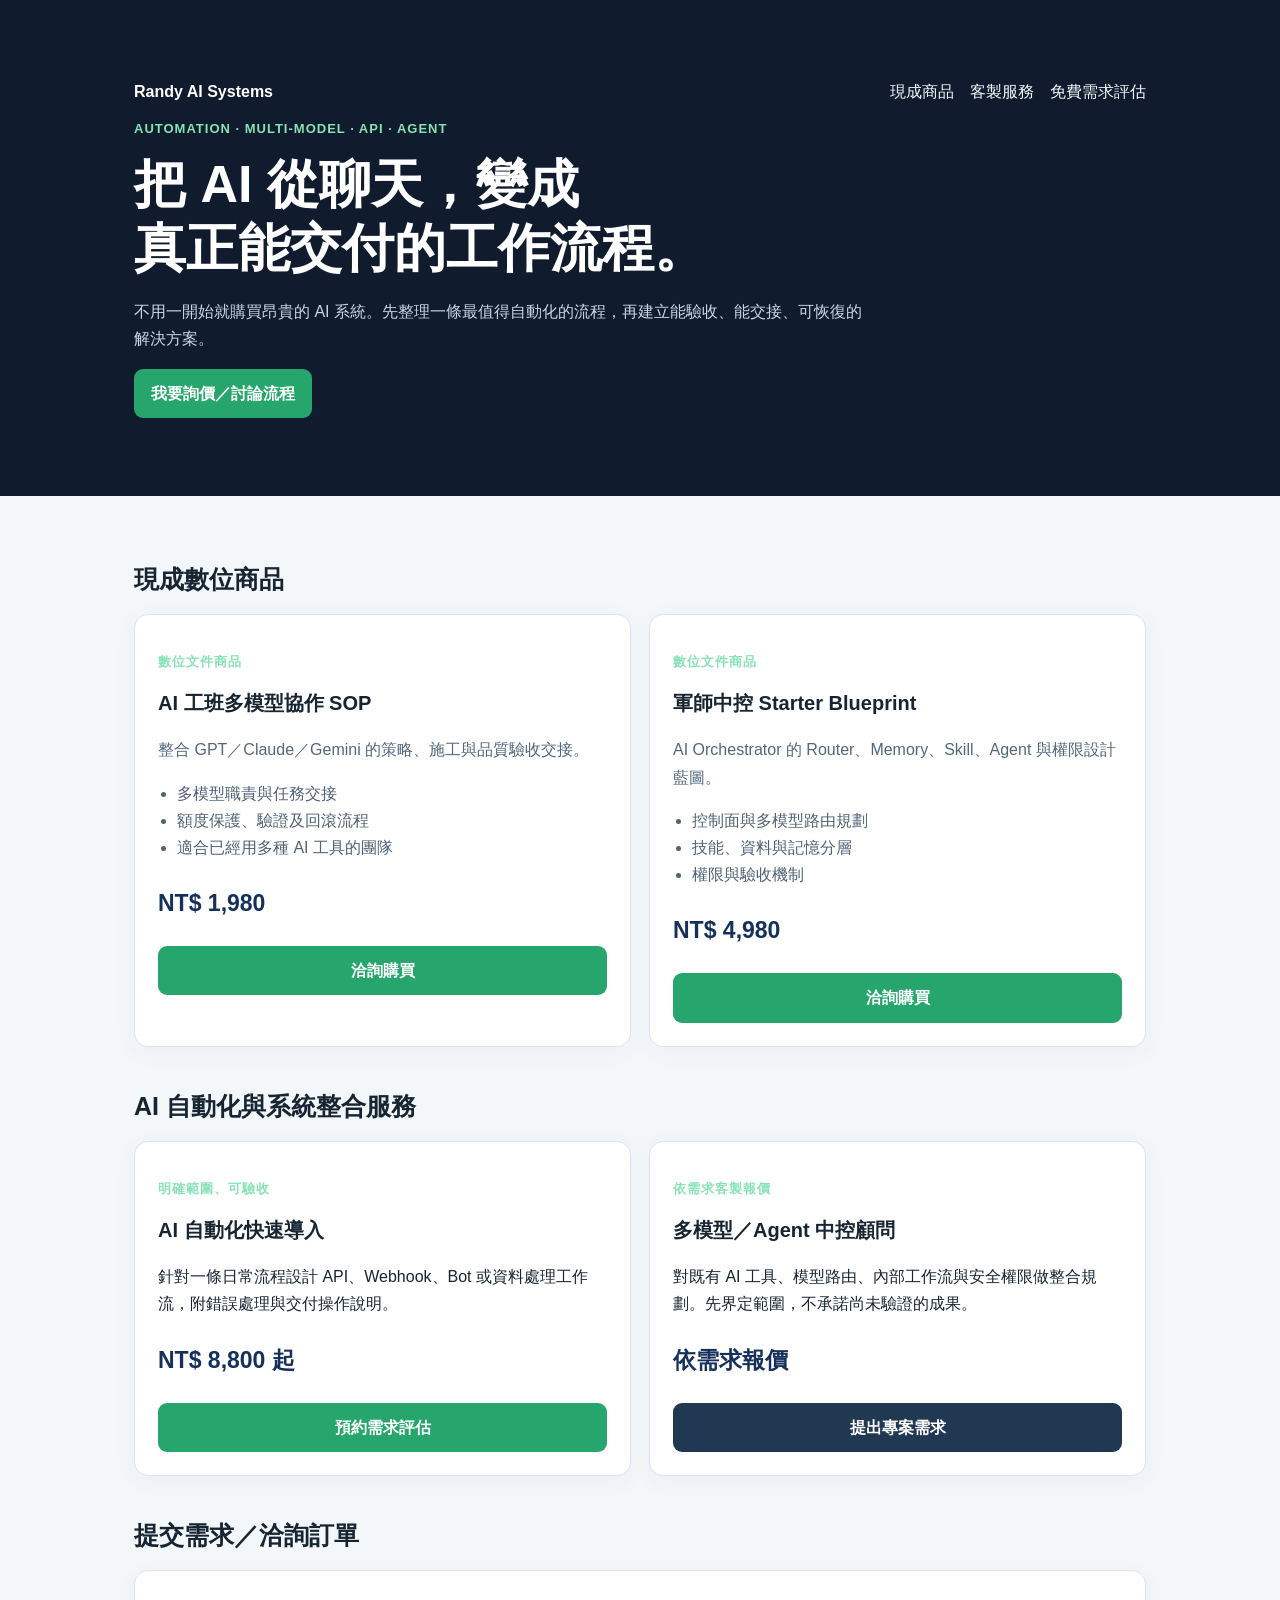
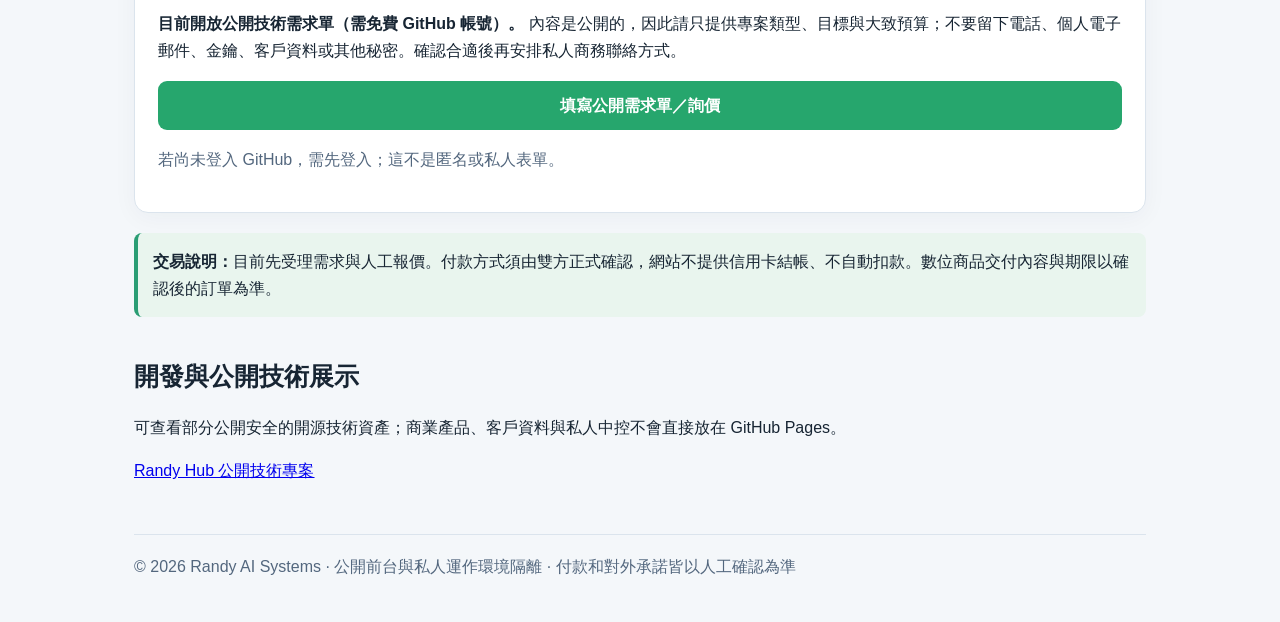
==== index.html @ 6f7ba03b "feat: launch public-safe AI Systems inquiry storefront" ====
<!doctype html>
<html lang="zh-Hant"><head><meta charset="utf-8"><meta name="viewport" content="width=device-width,initial-scale=1">
<title>Randy AI Systems｜AI 自動化與多模型協作</title><meta name="description" content="Randy AI Systems 提供 AI 自動化、API 整合、多模型協作 SOP 與中控系統架構顧問服務。">
<style>
:root{font-family:-apple-system,BlinkMacSystemFont,"Noto Sans TC",sans-serif;color:#172533;background:#f4f7fa}
*{box-sizing:border-box} body{margin:0;line-height:1.7} main{max-width:1060px;padding:24px;margin:auto}
header{background:#101c2d;color:#fff;padding:54px 0}header p{color:#cad6e5;max-width:740px}
h1{font-size:clamp(29px,5.5vw,52px);line-height:1.22;margin:10px 0 18px}h2{font-size:25px;margin:38px 0 14px}
.tag{font-weight:bold;font-size:13px;letter-spacing:1px;color:#87e3b5}
nav{display:flex;gap:20px;flex-wrap:wrap;align-items:center;justify-content:space-between}
nav a{color:#f5f8fc;text-decoration:none} .grid{display:grid;grid-template-columns:repeat(auto-fit,minmax(250px,1fr));gap:18px}
.card{background:white;padding:23px;border:1px solid #dbe4ed;border-radius:14px;box-shadow:0 5px 24px #19314c0b}
.card h3{font-size:20px;margin:5px 0}.card ul{padding-left:19px;color:#506276}
.price{font-size:23px;font-weight:800;color:#14305b}.muted{color:#53677e}
.btn{display:inline-block;text-decoration:none;border:0;border-radius:9px;padding:11px 17px;font-weight:700;background:#26a66d;color:white}
.btn.dark{background:#213852}.card .btn{display:block;text-align:center}
.notice{margin-top:20px;border-left:4px solid #2a9d74;padding:15px;background:#e9f5ee;border-radius:8px}
footer{border-top:1px solid #dbe4ed;margin-top:50px;padding:18px 0;color:#53677e}
</style></head><body>
<header><main>
<nav><strong>Randy AI Systems</strong><div><a href="#products">現成商品</a>　<a href="#services">客製服務</a>　<a href="#contact">免費需求評估</a></div></nav>
<p class="tag">AUTOMATION · MULTI-MODEL · API · AGENT</p>
<h1>把 AI 從聊天，變成<br>真正能交付的工作流程。</h1>
<p>不用一開始就購買昂貴的 AI 系統。先整理一條最值得自動化的流程，再建立能驗收、能交接、可恢復的解決方案。</p>
<a class="btn" href="#contact">我要詢價／討論流程</a>
</main></header>
<main>
<h2 id="products">現成數位商品</h2>
<div class="grid">
<article class="card"><p class="tag">數位文件商品</p><h3>AI 工班多模型協作 SOP</h3><p class="muted">整合 GPT／Claude／Gemini 的策略、施工與品質驗收交接。</p><ul><li>多模型職責與任務交接</li><li>額度保護、驗證及回滾流程</li><li>適合已經用多種 AI 工具的團隊</li></ul><p class="price">NT$ 1,980</p><a class="btn" href="#contact">洽詢購買</a></article>
<article class="card"><p class="tag">數位文件商品</p><h3>軍師中控 Starter Blueprint</h3><p class="muted">AI Orchestrator 的 Router、Memory、Skill、Agent 與權限設計藍圖。</p><ul><li>控制面與多模型路由規劃</li><li>技能、資料與記憶分層</li><li>權限與驗收機制</li></ul><p class="price">NT$ 4,980</p><a class="btn" href="#contact">洽詢購買</a></article>
</div>
<h2 id="services">AI 自動化與系統整合服務</h2>
<div class="grid">
<article class="card"><p class="tag">明確範圍、可驗收</p><h3>AI 自動化快速導入</h3><p>針對一條日常流程設計 API、Webhook、Bot 或資料處理工作流，附錯誤處理與交付操作說明。</p><p class="price">NT$ 8,800 起</p><a class="btn" href="#contact">預約需求評估</a></article>
<article class="card"><p class="tag">依需求客製報價</p><h3>多模型／Agent 中控顧問</h3><p>對既有 AI 工具、模型路由、內部工作流與安全權限做整合規劃。先界定範圍，不承諾尚未驗證的成果。</p><p class="price">依需求報價</p><a class="btn dark" href="#contact">提出專案需求</a></article>
</div>
<h2 id="contact">提交需求／洽詢訂單</h2>
<div class="card"><p><strong>目前開放公開技術需求單（需免費 GitHub 帳號）。</strong> 內容是公開的，因此請只提供專案類型、目標與大致預算；不要留下電話、個人電子郵件、金鑰、客戶資料或其他秘密。確認合適後再安排私人商務聯絡方式。</p>
<a class="btn" href="https://github.com/nr0225/randy-ai-systems-web/issues/new/choose" target="_blank" rel="noopener noreferrer">填寫公開需求單／詢價</a>
<p class="muted">若尚未登入 GitHub，需先登入；這不是匿名或私人表單。</p></div>
<div class="notice"><strong>交易說明：</strong>目前先受理需求與人工報價。付款方式須由雙方正式確認，網站不提供信用卡結帳、不自動扣款。數位商品交付內容與期限以確認後的訂單為準。</div>
<h2>開發與公開技術展示</h2><p>可查看部分公開安全的開源技術資產；商業產品、客戶資料與私人中控不會直接放在 GitHub Pages。</p><p><a href="https://github.com/nr0225/randy-hub" target="_blank" rel="noopener noreferrer">Randy Hub 公開技術專案</a></p>
<footer>© 2026 Randy AI Systems · 公開前台與私人運作環境隔離 · 付款和對外承諾皆以人工確認為準</footer>
</main></body></html>
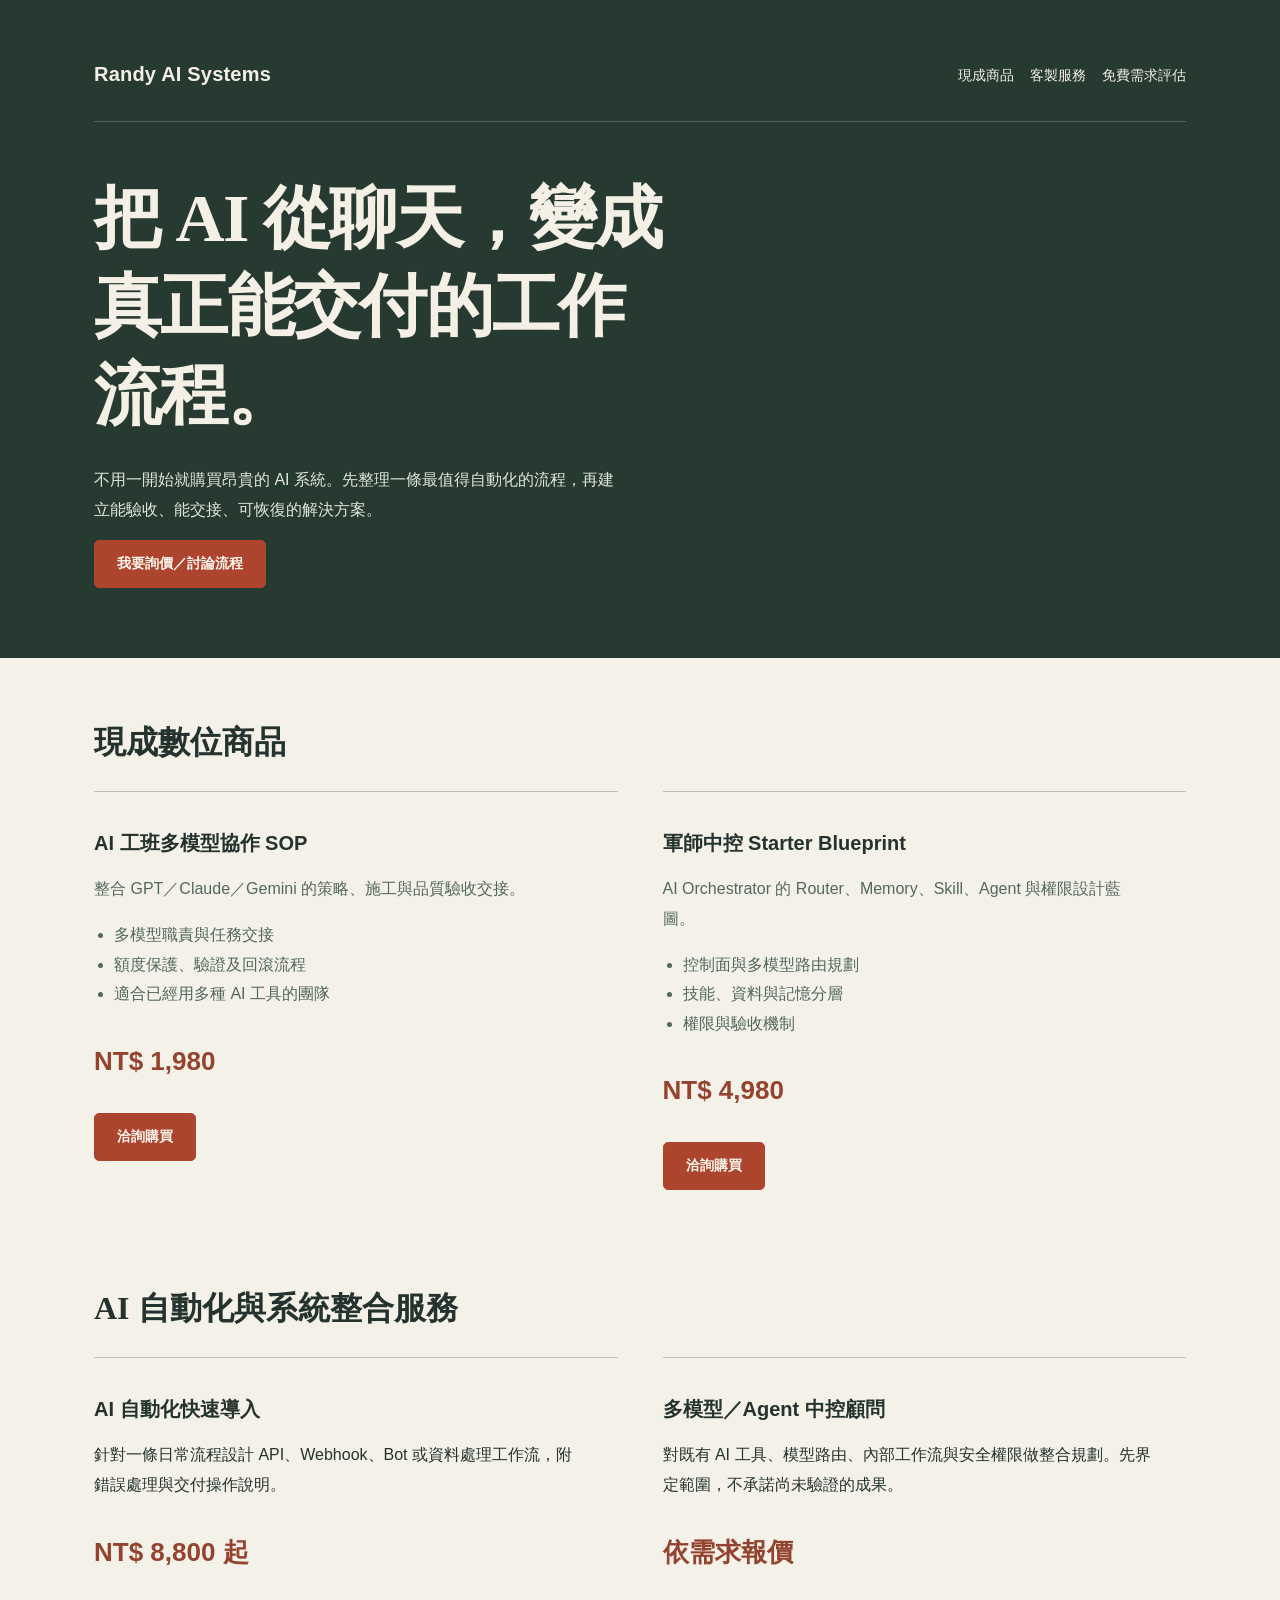
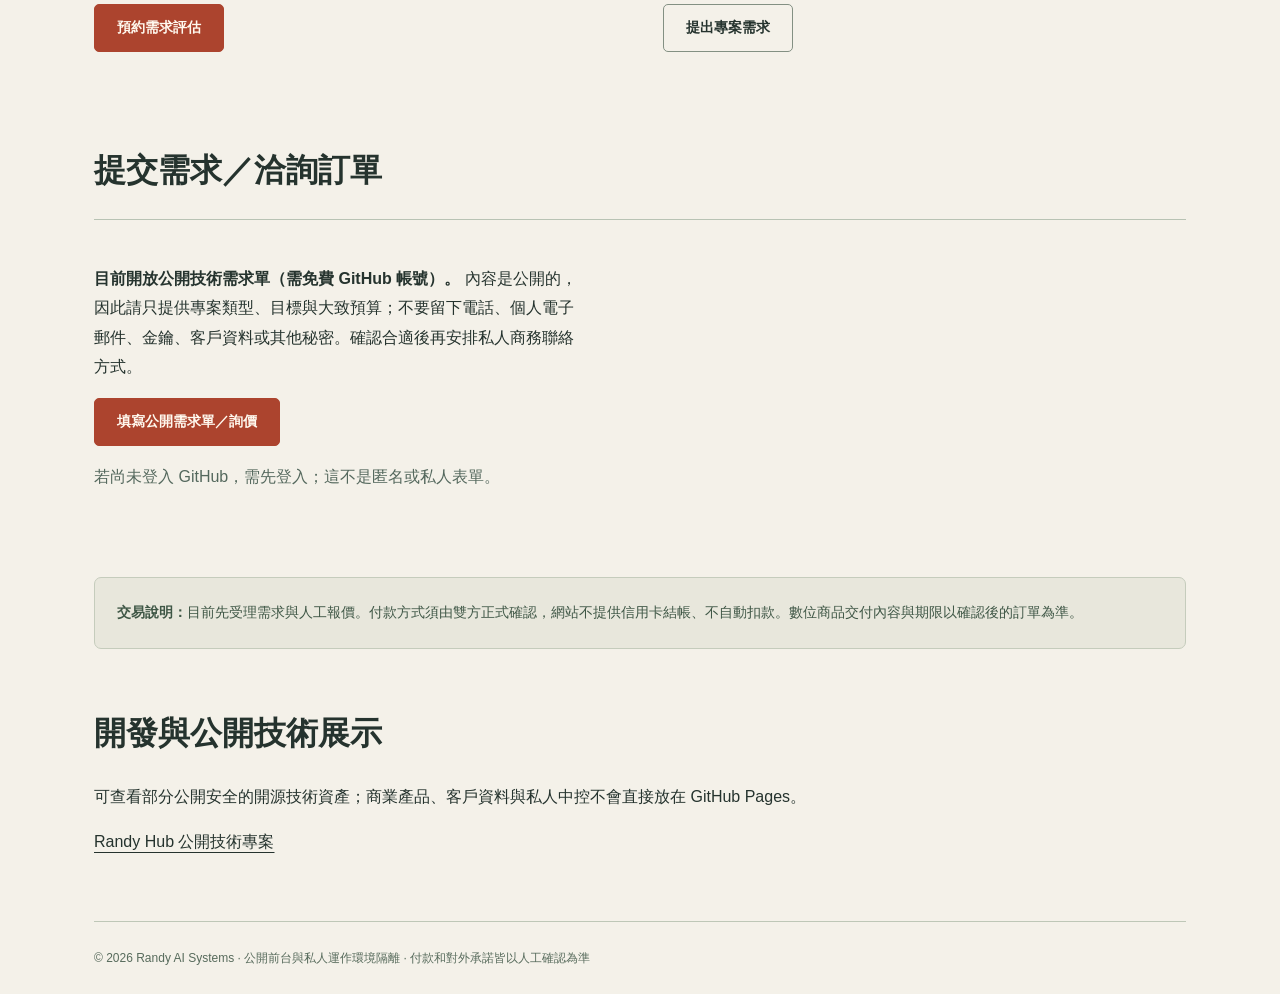
==== commit 897d3c58: "Redesign Traditional Chinese site layout and mobile navigation" ====
--- a/index.html
+++ b/index.html
@@ -16,6 +16,12 @@
 .btn.dark{background:#213852}.card .btn{display:block;text-align:center}
 .notice{margin-top:20px;border-left:4px solid #2a9d74;padding:15px;background:#e9f5ee;border-radius:8px}
 footer{border-top:1px solid #dbe4ed;margin-top:50px;padding:18px 0;color:#53677e}
+</style><style id="randy-redesign">
+:root{font-family:-apple-system,BlinkMacSystemFont,"Noto Sans TC",sans-serif;color:#25332e;background:#f4f1e9;--ink:#25332e;--paper:#f4f1e9;--accent:#ac442e}
+*{box-sizing:border-box}html{scroll-behavior:smooth;scroll-padding-top:35px}body{margin:0;line-height:1.85;background:var(--paper);color:var(--ink)}::selection{background:#e8bdab}a{color:inherit;text-underline-offset:5px}a:focus-visible,button:focus-visible{outline:3px solid #ac442e;outline-offset:5px}main,.container{width:min(1180px,100%);max-width:1180px;margin:auto;padding:0 44px}
+header{background:#263a32;color:#f5f0e6;padding:0;border:0}header main{padding-top:32px;padding-bottom:70px}nav,.nav{display:flex;justify-content:space-between;align-items:center;gap:24px;flex-wrap:wrap;padding-top:24px;padding-bottom:28px;border-bottom:1px solid #ffffff35}nav a{color:inherit;text-decoration:none;font-size:14px}nav strong,.logo{font-size:20px;letter-spacing:.01em}h1{font-family:"Noto Serif TC","Songti TC",serif;font-size:clamp(36px,5.5vw,68px);font-weight:600;line-height:1.3;letter-spacing:-.025em;max-width:17ch;margin:52px 0 26px}h2{font-family:"Noto Serif TC","Songti TC",serif;font-size:32px;line-height:1.5;font-weight:600;margin:60px 0 25px}h3{font-size:23px;font-weight:600;line-height:1.5}header p{max-width:60ch;color:#e0e6dd}.tag,.eyebrow,.panel-kicker{display:none}.muted{color:#54685d}.grid,.cards{display:grid;grid-template-columns:repeat(2,minmax(0,1fr));gap:0 45px}.card{background:transparent;border:0;border-top:1px solid #b8c3b4;border-radius:0;box-shadow:none;padding:28px 0 34px}.card h3{margin:8px 0 16px}.card p,.card ul{max-width:55ch}.card ul{padding-left:20px;color:#52685a}.price{font-size:26px;font-weight:600;color:#94432e;margin:28px 0}.btn{display:inline-flex;align-items:center;justify-content:center;min-height:48px;padding:10px 22px;border-radius:5px;border:1px solid #ac442e;background:#ac442e;color:#fff9ef;font-size:14px;font-weight:600;text-decoration:none;transition:background .15s}.btn:hover{background:#8a3322}.btn.dark,.btn.secondary{background:transparent;color:inherit;border-color:#839083}.card .btn{display:inline-flex;text-align:center}.notice{background:#e8e7dc;border:1px solid #c5ccbc;border-radius:7px;padding:22px;margin-top:35px;font-size:14px;color:#3f5746}footer{border-top:1px solid #bec7b7;margin-top:64px;padding:25px 0;color:#576b5c;font-size:12px}.section{padding:56px 0}.site-header{background:#263a32}.site-header .nav{border:0}.menu{border:0;padding:0}.hero{background:#263a32;color:#f5f0e6;padding:15px 0 70px}.hero h1{margin-top:32px}.hero-lead,.trust-note{color:#d6e1d2}.hero-grid{display:grid;grid-template-columns:1.5fr 1fr;gap:70px;align-items:center}.hero-panel{background:transparent;border:0;border-top:1px solid #a0b29d;border-radius:0;padding:28px 0}.hero-panel h2{font-size:26px;margin:0 0 22px}.check-list{list-style:none;padding:0}.check-list li{padding:12px 0;border-bottom:1px solid #ffffff25;color:#d6e1d2}.hero .secondary{color:#f5f0e6}.cta-row{display:flex;gap:12px;flex-wrap:wrap}.trust-note{font-size:13px;margin-top:22px}.section-heading h2{margin-top:0}.split{display:grid;grid-template-columns:1fr 1.5fr;gap:64px}.muted-section,.statement-section{background:#e8e9de}.service-grid{display:grid;grid-template-columns:1fr 1fr;gap:0 22px}.service-item{padding:18px 0;border-bottom:1px solid #b8c3b4;background:none;border-radius:0}.steps{list-style:none;padding:0;display:grid;grid-template-columns:repeat(5,1fr);gap:20px}.steps li{border-top:1px solid #a7b6a0;padding-top:18px}.steps span{color:#9f4430;font-size:22px}.statement p{max-width:70ch}.compact{font-size:17px}.contact-card{display:grid;grid-template-columns:1.3fr 1fr;gap:64px;background:none;border:0;box-shadow:none}.contact-card h2{margin-top:0}.contact-info{font-style:normal}.line-contact{display:flex;gap:25px;align-items:center;flex-wrap:wrap}.line-contact img{width:160px;height:160px;object-fit:contain;background:white;padding:8px;border-radius:8px}.site-footer{background:#263a32;color:#d6e1d2}.footer-grid{display:flex;justify-content:space-between;gap:20px}.nav-toggle{color:inherit}
+@media(max-width:700px){main,.container{padding-left:22px;padding-right:22px}header main{padding-top:12px;padding-bottom:42px}nav,.nav{gap:16px;padding-top:18px;padding-bottom:18px}h1{font-size:40px;margin-top:36px}h2{font-size:28px;margin-top:42px}.grid,.cards,.hero-grid,.split,.contact-card{grid-template-columns:1fr;gap:20px}.hero{padding-bottom:44px}.hero-panel{margin-top:16px}.section{padding:40px 0}.steps{grid-template-columns:1fr}.steps li{display:flex;gap:20px;align-items:baseline;padding-top:12px}.steps p{margin:0}.service-grid{grid-template-columns:1fr}.footer-grid{flex-direction:column;gap:0}.contact-card{gap:28px}.card{padding:22px 0}.btn{min-height:48px}.nav-toggle{display:none}.menu{display:flex!important;flex-wrap:wrap;gap:14px}.menu a{font-size:12px}.hero h1{max-width:14ch}.line-contact{align-items:start}}
+@media(prefers-reduced-motion:reduce){html{scroll-behavior:auto}*{transition:none!important}}
 </style></head><body>
 <header><main>
 <nav><strong>Randy AI Systems</strong><div><a href="#products">現成商品</a>　<a href="#services">客製服務</a>　<a href="#contact">免費需求評估</a></div></nav>
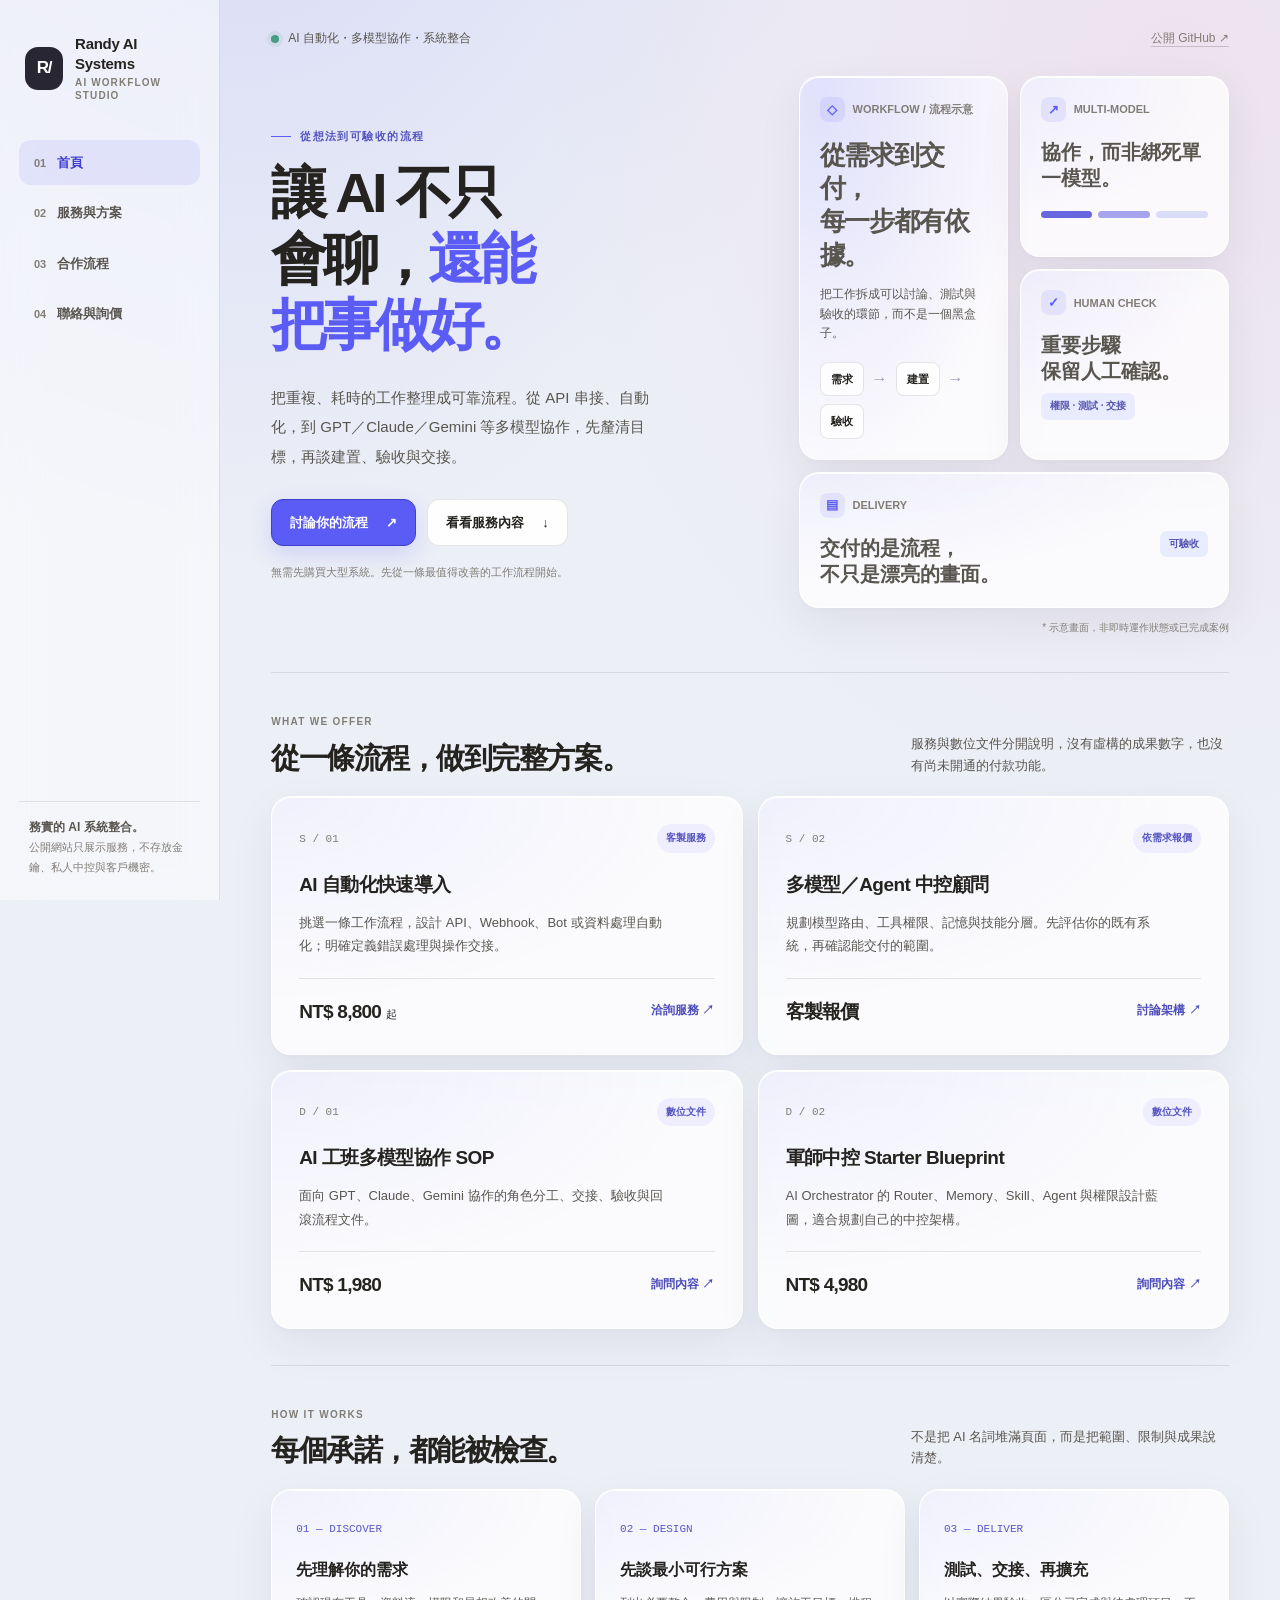
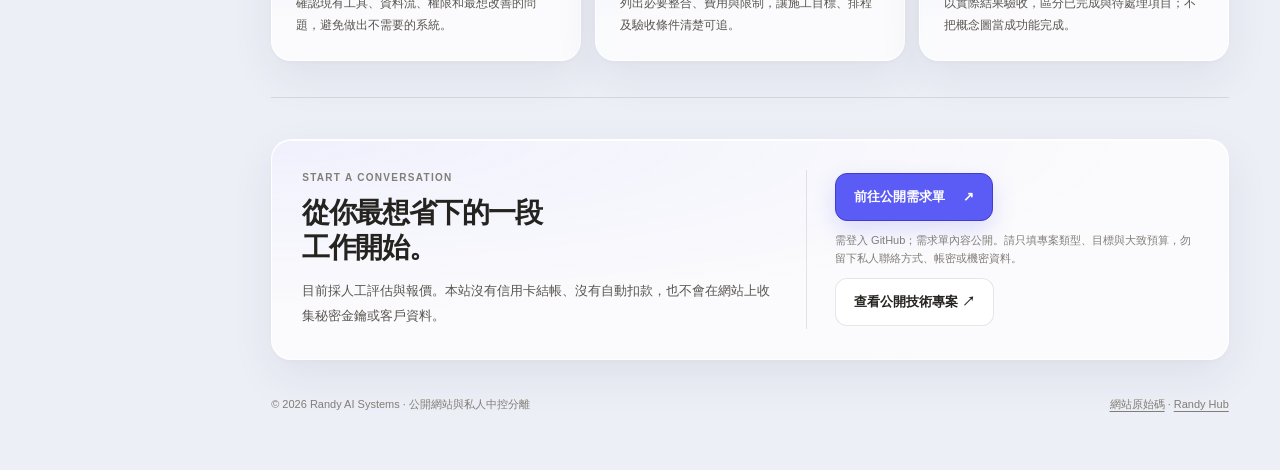
==== commit 536e268f: "Redesign storefront with x-hub-inspired Bento layout and honest CTAs" ====
--- a/index.html
+++ b/index.html
@@ -1,51 +1,166 @@
 <!doctype html>
-<html lang="zh-Hant"><head><meta charset="utf-8"><meta name="viewport" content="width=device-width,initial-scale=1">
-<title>Randy AI Systems｜AI 自動化與多模型協作</title><meta name="description" content="Randy AI Systems 提供 AI 自動化、API 整合、多模型協作 SOP 與中控系統架構顧問服務。">
-<style>
-:root{font-family:-apple-system,BlinkMacSystemFont,"Noto Sans TC",sans-serif;color:#172533;background:#f4f7fa}
-*{box-sizing:border-box} body{margin:0;line-height:1.7} main{max-width:1060px;padding:24px;margin:auto}
-header{background:#101c2d;color:#fff;padding:54px 0}header p{color:#cad6e5;max-width:740px}
-h1{font-size:clamp(29px,5.5vw,52px);line-height:1.22;margin:10px 0 18px}h2{font-size:25px;margin:38px 0 14px}
-.tag{font-weight:bold;font-size:13px;letter-spacing:1px;color:#87e3b5}
-nav{display:flex;gap:20px;flex-wrap:wrap;align-items:center;justify-content:space-between}
-nav a{color:#f5f8fc;text-decoration:none} .grid{display:grid;grid-template-columns:repeat(auto-fit,minmax(250px,1fr));gap:18px}
-.card{background:white;padding:23px;border:1px solid #dbe4ed;border-radius:14px;box-shadow:0 5px 24px #19314c0b}
-.card h3{font-size:20px;margin:5px 0}.card ul{padding-left:19px;color:#506276}
-.price{font-size:23px;font-weight:800;color:#14305b}.muted{color:#53677e}
-.btn{display:inline-block;text-decoration:none;border:0;border-radius:9px;padding:11px 17px;font-weight:700;background:#26a66d;color:white}
-.btn.dark{background:#213852}.card .btn{display:block;text-align:center}
-.notice{margin-top:20px;border-left:4px solid #2a9d74;padding:15px;background:#e9f5ee;border-radius:8px}
-footer{border-top:1px solid #dbe4ed;margin-top:50px;padding:18px 0;color:#53677e}
-</style><style id="randy-redesign">
-:root{font-family:-apple-system,BlinkMacSystemFont,"Noto Sans TC",sans-serif;color:#25332e;background:#f4f1e9;--ink:#25332e;--paper:#f4f1e9;--accent:#ac442e}
-*{box-sizing:border-box}html{scroll-behavior:smooth;scroll-padding-top:35px}body{margin:0;line-height:1.85;background:var(--paper);color:var(--ink)}::selection{background:#e8bdab}a{color:inherit;text-underline-offset:5px}a:focus-visible,button:focus-visible{outline:3px solid #ac442e;outline-offset:5px}main,.container{width:min(1180px,100%);max-width:1180px;margin:auto;padding:0 44px}
-header{background:#263a32;color:#f5f0e6;padding:0;border:0}header main{padding-top:32px;padding-bottom:70px}nav,.nav{display:flex;justify-content:space-between;align-items:center;gap:24px;flex-wrap:wrap;padding-top:24px;padding-bottom:28px;border-bottom:1px solid #ffffff35}nav a{color:inherit;text-decoration:none;font-size:14px}nav strong,.logo{font-size:20px;letter-spacing:.01em}h1{font-family:"Noto Serif TC","Songti TC",serif;font-size:clamp(36px,5.5vw,68px);font-weight:600;line-height:1.3;letter-spacing:-.025em;max-width:17ch;margin:52px 0 26px}h2{font-family:"Noto Serif TC","Songti TC",serif;font-size:32px;line-height:1.5;font-weight:600;margin:60px 0 25px}h3{font-size:23px;font-weight:600;line-height:1.5}header p{max-width:60ch;color:#e0e6dd}.tag,.eyebrow,.panel-kicker{display:none}.muted{color:#54685d}.grid,.cards{display:grid;grid-template-columns:repeat(2,minmax(0,1fr));gap:0 45px}.card{background:transparent;border:0;border-top:1px solid #b8c3b4;border-radius:0;box-shadow:none;padding:28px 0 34px}.card h3{margin:8px 0 16px}.card p,.card ul{max-width:55ch}.card ul{padding-left:20px;color:#52685a}.price{font-size:26px;font-weight:600;color:#94432e;margin:28px 0}.btn{display:inline-flex;align-items:center;justify-content:center;min-height:48px;padding:10px 22px;border-radius:5px;border:1px solid #ac442e;background:#ac442e;color:#fff9ef;font-size:14px;font-weight:600;text-decoration:none;transition:background .15s}.btn:hover{background:#8a3322}.btn.dark,.btn.secondary{background:transparent;color:inherit;border-color:#839083}.card .btn{display:inline-flex;text-align:center}.notice{background:#e8e7dc;border:1px solid #c5ccbc;border-radius:7px;padding:22px;margin-top:35px;font-size:14px;color:#3f5746}footer{border-top:1px solid #bec7b7;margin-top:64px;padding:25px 0;color:#576b5c;font-size:12px}.section{padding:56px 0}.site-header{background:#263a32}.site-header .nav{border:0}.menu{border:0;padding:0}.hero{background:#263a32;color:#f5f0e6;padding:15px 0 70px}.hero h1{margin-top:32px}.hero-lead,.trust-note{color:#d6e1d2}.hero-grid{display:grid;grid-template-columns:1.5fr 1fr;gap:70px;align-items:center}.hero-panel{background:transparent;border:0;border-top:1px solid #a0b29d;border-radius:0;padding:28px 0}.hero-panel h2{font-size:26px;margin:0 0 22px}.check-list{list-style:none;padding:0}.check-list li{padding:12px 0;border-bottom:1px solid #ffffff25;color:#d6e1d2}.hero .secondary{color:#f5f0e6}.cta-row{display:flex;gap:12px;flex-wrap:wrap}.trust-note{font-size:13px;margin-top:22px}.section-heading h2{margin-top:0}.split{display:grid;grid-template-columns:1fr 1.5fr;gap:64px}.muted-section,.statement-section{background:#e8e9de}.service-grid{display:grid;grid-template-columns:1fr 1fr;gap:0 22px}.service-item{padding:18px 0;border-bottom:1px solid #b8c3b4;background:none;border-radius:0}.steps{list-style:none;padding:0;display:grid;grid-template-columns:repeat(5,1fr);gap:20px}.steps li{border-top:1px solid #a7b6a0;padding-top:18px}.steps span{color:#9f4430;font-size:22px}.statement p{max-width:70ch}.compact{font-size:17px}.contact-card{display:grid;grid-template-columns:1.3fr 1fr;gap:64px;background:none;border:0;box-shadow:none}.contact-card h2{margin-top:0}.contact-info{font-style:normal}.line-contact{display:flex;gap:25px;align-items:center;flex-wrap:wrap}.line-contact img{width:160px;height:160px;object-fit:contain;background:white;padding:8px;border-radius:8px}.site-footer{background:#263a32;color:#d6e1d2}.footer-grid{display:flex;justify-content:space-between;gap:20px}.nav-toggle{color:inherit}
-@media(max-width:700px){main,.container{padding-left:22px;padding-right:22px}header main{padding-top:12px;padding-bottom:42px}nav,.nav{gap:16px;padding-top:18px;padding-bottom:18px}h1{font-size:40px;margin-top:36px}h2{font-size:28px;margin-top:42px}.grid,.cards,.hero-grid,.split,.contact-card{grid-template-columns:1fr;gap:20px}.hero{padding-bottom:44px}.hero-panel{margin-top:16px}.section{padding:40px 0}.steps{grid-template-columns:1fr}.steps li{display:flex;gap:20px;align-items:baseline;padding-top:12px}.steps p{margin:0}.service-grid{grid-template-columns:1fr}.footer-grid{flex-direction:column;gap:0}.contact-card{gap:28px}.card{padding:22px 0}.btn{min-height:48px}.nav-toggle{display:none}.menu{display:flex!important;flex-wrap:wrap;gap:14px}.menu a{font-size:12px}.hero h1{max-width:14ch}.line-contact{align-items:start}}
-@media(prefers-reduced-motion:reduce){html{scroll-behavior:auto}*{transition:none!important}}
-</style></head><body>
-<header><main>
-<nav><strong>Randy AI Systems</strong><div><a href="#products">現成商品</a>　<a href="#services">客製服務</a>　<a href="#contact">免費需求評估</a></div></nav>
-<p class="tag">AUTOMATION · MULTI-MODEL · API · AGENT</p>
-<h1>把 AI 從聊天，變成<br>真正能交付的工作流程。</h1>
-<p>不用一開始就購買昂貴的 AI 系統。先整理一條最值得自動化的流程，再建立能驗收、能交接、可恢復的解決方案。</p>
-<a class="btn" href="#contact">我要詢價／討論流程</a>
-</main></header>
-<main>
-<h2 id="products">現成數位商品</h2>
-<div class="grid">
-<article class="card"><p class="tag">數位文件商品</p><h3>AI 工班多模型協作 SOP</h3><p class="muted">整合 GPT／Claude／Gemini 的策略、施工與品質驗收交接。</p><ul><li>多模型職責與任務交接</li><li>額度保護、驗證及回滾流程</li><li>適合已經用多種 AI 工具的團隊</li></ul><p class="price">NT$ 1,980</p><a class="btn" href="#contact">洽詢購買</a></article>
-<article class="card"><p class="tag">數位文件商品</p><h3>軍師中控 Starter Blueprint</h3><p class="muted">AI Orchestrator 的 Router、Memory、Skill、Agent 與權限設計藍圖。</p><ul><li>控制面與多模型路由規劃</li><li>技能、資料與記憶分層</li><li>權限與驗收機制</li></ul><p class="price">NT$ 4,980</p><a class="btn" href="#contact">洽詢購買</a></article>
+<html lang="zh-Hant">
+<head>
+  <meta charset="utf-8">
+  <meta name="viewport" content="width=device-width, initial-scale=1">
+  <meta name="color-scheme" content="light dark">
+  <meta name="description" content="Randy AI Systems：AI 自動化、API 串接、多模型協作與 AI Agent 中控架構。從流程診斷、建置到可驗收的交付。">
+  <meta property="og:title" content="Randy AI Systems｜讓 AI 成為可交付的工作流程">
+  <meta property="og:description" content="AI 自動化、跨模型協作與 AI Agent 中控。先診斷需求，再交付能驗收的方案。">
+  <meta property="og:type" content="website">
+  <title>Randy AI Systems｜AI 自動化與多模型協作</title>
+  <link rel="stylesheet" href="./site.css">
+</head>
+<body>
+<div class="shell">
+  <aside class="sidebar" aria-label="網站主選單">
+    <a href="#top" class="brand" aria-label="Randy AI Systems 回到首頁">
+      <span class="mark" aria-hidden="true">R/</span>
+      <span class="brand-name">Randy AI<br>Systems<small>AI WORKFLOW STUDIO</small></span>
+    </a>
+    <nav class="side-nav" aria-label="頁面段落">
+      <a href="#top"><span class="nav-index">01</span> 首頁</a>
+      <a href="#services"><span class="nav-index">02</span> 服務與方案</a>
+      <a href="#method"><span class="nav-index">03</span> 合作流程</a>
+      <a href="#contact"><span class="nav-index">04</span> 聯絡與詢價</a>
+    </nav>
+    <div class="side-bottom">
+      <strong>務實的 AI 系統整合。</strong><br>
+      公開網站只展示服務，不存放金鑰、私人中控與客戶機密。
+    </div>
+  </aside>
+
+  <header class="mobile-top">
+    <a href="#top" class="brand" aria-label="回到首頁">
+      <span class="mark" aria-hidden="true">R/</span>
+      <span class="brand-name">Randy AI Systems<small>AI WORKFLOW STUDIO</small></span>
+    </a>
+    <a class="mobile-link" href="#contact">聯絡詢價</a>
+  </header>
+
+  <main id="top" class="main">
+    <div class="topline">
+      <span class="available">AI 自動化・多模型協作・系統整合</span>
+      <a href="https://github.com/nr0225" target="_blank" rel="noopener noreferrer">公開 GitHub ↗</a>
+    </div>
+
+    <section class="hero" aria-labelledby="hero-title">
+      <div class="hero-text">
+        <span class="kicker">從想法到可驗收的流程</span>
+        <h1 id="hero-title">讓 AI 不只會聊，<em>還能把事做好。</em></h1>
+        <p class="hero-copy">把重複、耗時的工作整理成可靠流程。從 API 串接、自動化，到 GPT／Claude／Gemini 等多模型協作，先釐清目標，再談建置、驗收與交接。</p>
+        <div class="actions">
+          <a class="cta" href="#contact">討論你的流程 <span aria-hidden="true">↗</span></a>
+          <a class="cta secondary" href="#services">看看服務內容 <span aria-hidden="true">↓</span></a>
+        </div>
+        <p class="micro">無需先購買大型系統。先從一條最值得改善的工作流程開始。</p>
+      </div>
+
+      <div class="board" aria-label="工作流程示意圖">
+        <article class="panel main-card">
+          <div>
+            <div class="panel-label"><span class="glyph" aria-hidden="true">◇</span> WORKFLOW / 流程示意</div>
+            <p class="large">從需求到交付，<br>每一步都有依據。</p>
+            <p>把工作拆成可以討論、測試與驗收的環節，而不是一個黑盒子。</p>
+          </div>
+          <div class="flow-mini" aria-label="需求到交付的三個步驟">
+            <span>需求</span><b aria-hidden="true">→</b><span>建置</span><b aria-hidden="true">→</b><span>驗收</span>
+          </div>
+        </article>
+        <article class="panel">
+          <div class="panel-label"><span class="glyph" aria-hidden="true">↗</span> MULTI-MODEL</div>
+          <p class="value">協作，而非綁死單一模型。</p>
+          <div class="spectrum" aria-hidden="true"><span></span><span></span><span></span></div>
+        </article>
+        <article class="panel">
+          <div class="panel-label"><span class="glyph" aria-hidden="true">✓</span> HUMAN CHECK</div>
+          <p class="value">重要步驟<br>保留人工確認。</p>
+          <span class="tag">權限 · 測試 · 交接</span>
+        </article>
+        <article class="panel full">
+          <div class="panel-row">
+            <div>
+              <div class="panel-label"><span class="glyph" aria-hidden="true">▤</span> DELIVERY</div>
+              <p class="value">交付的是流程，<br>不只是漂亮的畫面。</p>
+            </div>
+            <span class="tag">可驗收</span>
+          </div>
+        </article>
+        <p class="board-footnote">* 示意畫面，非即時運作狀態或已完成案例</p>
+      </div>
+    </section>
+
+    <section class="section" id="services" aria-labelledby="services-title">
+      <div class="section-head">
+        <div>
+          <span class="section-eyebrow">WHAT WE OFFER</span>
+          <h2 id="services-title">從一條流程，做到完整方案。</h2>
+        </div>
+        <p class="section-desc">服務與數位文件分開說明，沒有虛構的成果數字，也沒有尚未開通的付款功能。</p>
+      </div>
+      <div class="services">
+        <article class="service">
+          <div class="service-top"><span class="service-code">S / 01</span><span class="service-pill">客製服務</span></div>
+          <h3>AI 自動化快速導入</h3>
+          <p>挑選一條工作流程，設計 API、Webhook、Bot 或資料處理自動化；明確定義錯誤處理與操作交接。</p>
+          <div class="service-foot"><strong>NT$ 8,800 <small>起</small></strong><a href="#contact">洽詢服務 ↗</a></div>
+        </article>
+        <article class="service">
+          <div class="service-top"><span class="service-code">S / 02</span><span class="service-pill">依需求報價</span></div>
+          <h3>多模型／Agent 中控顧問</h3>
+          <p>規劃模型路由、工具權限、記憶與技能分層。先評估你的既有系統，再確認能交付的範圍。</p>
+          <div class="service-foot"><strong>客製報價</strong><a href="#contact">討論架構 ↗</a></div>
+        </article>
+        <article class="service">
+          <div class="service-top"><span class="service-code">D / 01</span><span class="service-pill">數位文件</span></div>
+          <h3>AI 工班多模型協作 SOP</h3>
+          <p>面向 GPT、Claude、Gemini 協作的角色分工、交接、驗收與回滾流程文件。</p>
+          <div class="service-foot"><strong>NT$ 1,980</strong><a href="#contact">詢問內容 ↗</a></div>
+        </article>
+        <article class="service">
+          <div class="service-top"><span class="service-code">D / 02</span><span class="service-pill">數位文件</span></div>
+          <h3>軍師中控 Starter Blueprint</h3>
+          <p>AI Orchestrator 的 Router、Memory、Skill、Agent 與權限設計藍圖，適合規劃自己的中控架構。</p>
+          <div class="service-foot"><strong>NT$ 4,980</strong><a href="#contact">詢問內容 ↗</a></div>
+        </article>
+      </div>
+    </section>
+
+    <section class="section" id="method" aria-labelledby="method-title">
+      <div class="section-head">
+        <div>
+          <span class="section-eyebrow">HOW IT WORKS</span>
+          <h2 id="method-title">每個承諾，都能被檢查。</h2>
+        </div>
+        <p class="section-desc">不是把 AI 名詞堆滿頁面，而是把範圍、限制與成果說清楚。</p>
+      </div>
+      <div class="steps">
+        <article><span class="num">01 — DISCOVER</span><h3>先理解你的需求</h3><p>確認現有工具、資料流、權限和最想改善的問題，避免做出不需要的系統。</p></article>
+        <article><span class="num">02 — DESIGN</span><h3>先談最小可行方案</h3><p>列出必要整合、費用與限制，讓施工目標、排程及驗收條件清楚可追。</p></article>
+        <article><span class="num">03 — DELIVER</span><h3>測試、交接、再擴充</h3><p>以實際結果驗收，區分已完成與待處理項目；不把概念圖當成功能完成。</p></article>
+      </div>
+    </section>
+
+    <section class="section" id="contact" aria-labelledby="contact-title">
+      <div class="contact-panel">
+        <div>
+          <span class="section-eyebrow">START A CONVERSATION</span>
+          <h2 id="contact-title">從你最想省下的一段工作開始。</h2>
+          <p>目前採人工評估與報價。本站沒有信用卡結帳、沒有自動扣款，也不會在網站上收集秘密金鑰或客戶資料。</p>
+        </div>
+        <div class="contact-right">
+          <a class="cta" href="https://github.com/nr0225/randy-ai-systems-web/issues/new/choose" target="_blank" rel="noopener noreferrer">前往公開需求單 <span aria-hidden="true">↗</span></a>
+          <span class="contact-note">需登入 GitHub；需求單內容公開。請只填專案類型、目標與大致預算，勿留下私人聯絡方式、帳密或機密資料。</span>
+          <a class="cta secondary" href="https://github.com/nr0225/randy-hub" target="_blank" rel="noopener noreferrer">查看公開技術專案 ↗</a>
+        </div>
+      </div>
+    </section>
+
+    <footer class="footer">
+      <span>© 2026 Randy AI Systems · 公開網站與私人中控分離</span>
+      <span><a href="https://github.com/nr0225/randy-ai-systems-web" target="_blank" rel="noopener noreferrer">網站原始碼</a> · <a href="https://github.com/nr0225/randy-hub" target="_blank" rel="noopener noreferrer">Randy Hub</a></span>
+    </footer>
+  </main>
 </div>
-<h2 id="services">AI 自動化與系統整合服務</h2>
-<div class="grid">
-<article class="card"><p class="tag">明確範圍、可驗收</p><h3>AI 自動化快速導入</h3><p>針對一條日常流程設計 API、Webhook、Bot 或資料處理工作流，附錯誤處理與交付操作說明。</p><p class="price">NT$ 8,800 起</p><a class="btn" href="#contact">預約需求評估</a></article>
-<article class="card"><p class="tag">依需求客製報價</p><h3>多模型／Agent 中控顧問</h3><p>對既有 AI 工具、模型路由、內部工作流與安全權限做整合規劃。先界定範圍，不承諾尚未驗證的成果。</p><p class="price">依需求報價</p><a class="btn dark" href="#contact">提出專案需求</a></article>
-</div>
-<h2 id="contact">提交需求／洽詢訂單</h2>
-<div class="card"><p><strong>目前開放公開技術需求單（需免費 GitHub 帳號）。</strong> 內容是公開的，因此請只提供專案類型、目標與大致預算；不要留下電話、個人電子郵件、金鑰、客戶資料或其他秘密。確認合適後再安排私人商務聯絡方式。</p>
-<a class="btn" href="https://github.com/nr0225/randy-ai-systems-web/issues/new/choose" target="_blank" rel="noopener noreferrer">填寫公開需求單／詢價</a>
-<p class="muted">若尚未登入 GitHub，需先登入；這不是匿名或私人表單。</p></div>
-<div class="notice"><strong>交易說明：</strong>目前先受理需求與人工報價。付款方式須由雙方正式確認，網站不提供信用卡結帳、不自動扣款。數位商品交付內容與期限以確認後的訂單為準。</div>
-<h2>開發與公開技術展示</h2><p>可查看部分公開安全的開源技術資產；商業產品、客戶資料與私人中控不會直接放在 GitHub Pages。</p><p><a href="https://github.com/nr0225/randy-hub" target="_blank" rel="noopener noreferrer">Randy Hub 公開技術專案</a></p>
-<footer>© 2026 Randy AI Systems · 公開前台與私人運作環境隔離 · 付款和對外承諾皆以人工確認為準</footer>
-</main></body></html>+</body>
+</html>
--- a/site.css
+++ b/site.css
@@ -0,0 +1,100 @@
+:root{
+  color-scheme:light;
+  --bg:#eceff6;--surface:rgba(255,255,255,.76);--surface-strong:rgba(255,255,255,.92);
+  --ink:#25231f;--muted:#595650;--soft:#817d77;--line:rgba(51,50,66,.12);--line-strong:rgba(51,50,66,.22);
+  --accent:#5b5bf5;--accent-soft:rgba(91,91,245,.10);--shadow:0 2px 4px rgba(39,33,67,.02),0 16px 45px rgba(43,39,74,.07);
+  --radius:20px;--card-inset:inset 0 1px 0 rgba(255,255,255,.9);
+  font-family:Inter,-apple-system,BlinkMacSystemFont,"PingFang TC","Noto Sans TC",sans-serif;
+}
+*{box-sizing:border-box}
+html{scroll-behavior:smooth;scroll-padding-top:28px}
+body{margin:0;color:var(--ink);background:radial-gradient(75% 65% at 18% -18%,rgba(91,91,245,.16),transparent 70%),radial-gradient(70% 50% at 92% 4%,rgba(236,72,153,.08),transparent 72%),var(--bg);line-height:1.65}
+a{color:inherit;text-decoration:none}
+a:hover{text-decoration:none}
+button{font:inherit}
+a:focus-visible,button:focus-visible{outline:3px solid var(--accent);outline-offset:4px}
+.shell{min-height:100svh;display:grid;grid-template-columns:220px minmax(0,1fr)}
+.sidebar{position:sticky;top:0;align-self:start;height:100svh;display:flex;flex-direction:column;gap:38px;padding:28px 19px 22px;border-right:1px solid var(--line);background:rgba(255,255,255,.47);backdrop-filter:blur(18px)}
+.brand{display:flex;align-items:center;gap:12px;padding:6px 6px 0}
+.mark{display:grid;place-items:center;width:43px;height:43px;border-radius:13px;background:#272632;color:white;font-weight:800;letter-spacing:-.07em;font-size:17px}
+.brand-name{font-size:15px;font-weight:780;line-height:1.3;letter-spacing:-.02em}
+.brand-name small{display:block;font-weight:550;font-size:10px;color:var(--soft);letter-spacing:.11em;margin-top:3px}
+.side-nav{display:flex;flex-direction:column;gap:5px}
+.side-nav a{display:flex;align-items:center;gap:11px;padding:12px 15px;border-radius:12px;color:var(--muted);font-size:13px;font-weight:620;transition:background .15s,color .15s}
+.side-nav a:hover,.side-nav a:focus-visible{background:var(--accent-soft);color:var(--ink)}
+.side-nav a:first-child{background:var(--accent-soft);color:#3e3ece}
+.nav-index{color:var(--soft);font-size:11px;font-variant-numeric:tabular-nums}
+.side-bottom{margin-top:auto;padding:15px 10px 0;border-top:1px solid var(--line);font-size:11px;color:var(--soft);line-height:1.8}
+.side-bottom strong{font-size:12px;color:var(--muted);font-weight:650}
+.mobile-top{display:none}
+.main{width:min(1330px,100%);padding:29px clamp(22px,4vw,64px) 52px;margin:0 auto}
+.topline{display:flex;align-items:center;justify-content:space-between;gap:15px;font-size:12px;color:var(--soft);margin-bottom:27px}
+.available{display:inline-flex;align-items:center;gap:9px;color:var(--muted)}
+.available:before{content:"";width:8px;height:8px;background:#479d83;border-radius:100%;box-shadow:0 0 0 4px rgba(71,157,131,.11)}
+.topline a{text-decoration:underline;text-decoration-color:var(--line-strong);text-underline-offset:4px}
+.hero{display:grid;grid-template-columns:minmax(0,1fr) minmax(330px,.88fr);gap:clamp(28px,3vw,52px);align-items:center;min-height:445px;margin-bottom:33px}
+.kicker{display:inline-flex;align-items:center;gap:9px;font-size:11px;text-transform:uppercase;letter-spacing:.13em;font-weight:800;color:#5655be;margin-bottom:15px}
+.kicker:before{content:"";width:20px;height:1px;background:var(--accent)}
+h1,h2,h3,p{margin-top:0}
+h1{font-weight:760;letter-spacing:-.068em;line-height:1.17;font-size:clamp(39px,4.4vw,70px);max-width:12ch;text-wrap:balance;margin:0 0 25px}
+h1 em{font-style:normal;color:var(--accent)}
+.hero-copy{font-size:15px;color:var(--muted);line-height:1.95;max-width:46ch;margin-bottom:28px;text-wrap:pretty}
+.actions{display:flex;flex-wrap:wrap;gap:11px;align-items:center}
+.cta{display:inline-flex;align-items:center;gap:18px;justify-content:center;padding:12px 18px;min-height:47px;border:1px solid #3f3fcb;background:var(--accent);color:#fff;border-radius:12px;font-weight:680;font-size:13px;box-shadow:0 9px 23px rgba(91,91,245,.18);transition:transform .15s,background .15s}
+.cta:hover{transform:translateY(-2px);background:#4a4adf}
+.cta.secondary{background:var(--surface-strong);border-color:var(--line);color:var(--ink);box-shadow:none}
+.cta.secondary:hover{background:#fff}
+.micro{font-size:11px;color:var(--soft);margin-top:17px;line-height:1.7}
+.board{display:grid;grid-template-columns:1fr 1fr;grid-template-rows:repeat(3,minmax(128px,auto));gap:12px;align-content:center}
+.panel,.service,.steps article,.contact-panel{border:1px solid rgba(255,255,255,.85);box-shadow:var(--card-inset),var(--shadow);background:radial-gradient(90% 80% at 0% 0%,rgba(91,91,245,.07),transparent),var(--surface);border-radius:var(--radius)}
+.panel{padding:20px;min-width:0;overflow:hidden}
+.panel.full{grid-column:1/-1}
+.panel.main-card{grid-row:1/3;display:flex;flex-direction:column;justify-content:space-between;background:radial-gradient(100% 100% at 10% 5%,rgba(91,91,245,.16),transparent),var(--surface)}
+.panel-label{display:flex;gap:8px;align-items:center;font-size:11px;font-weight:720;color:var(--soft);margin-bottom:17px}
+.panel-label .glyph{display:grid;place-items:center;width:25px;height:25px;border-radius:8px;background:rgba(91,91,245,.1);color:var(--accent);font-size:13px}
+.flow-mini{display:flex;align-items:center;gap:8px;flex-wrap:wrap;margin-top:18px}
+.flow-mini span{border-radius:8px;background:rgba(255,255,255,.79);border:1px solid var(--line);padding:7px 10px;font-size:11px;font-weight:660}
+.flow-mini b{font-weight:700;color:#9d9ab1}
+.panel .large{font-size:26px;line-height:1.28;font-weight:720;letter-spacing:-.045em;margin:5px 0 13px}
+.panel p{font-size:12px;color:var(--muted);margin-bottom:0}
+.panel .value{font-size:20px;font-weight:750;line-height:1.3}
+.spectrum{display:flex;gap:6px;margin-top:20px}
+.spectrum span{height:7px;border-radius:5px;background:#dbdcf7;flex:1}
+.spectrum span:first-child{background:#6866de}.spectrum span:nth-child(2){background:#a6a4ef}
+.panel .tag{display:inline-block;font-size:10px;font-weight:690;padding:5px 9px;background:#e9ebff;color:#5655af;border-radius:7px;margin-top:9px}
+.panel .panel-row{display:flex;justify-content:space-between;align-items:center;gap:8px}
+.tiny-rule{height:1px;background:var(--line);margin:14px 0}
+.board-footnote{grid-column:1/-1;margin:0;font-size:10px;text-align:right;color:var(--soft)}
+.section{padding-top:41px;margin-top:36px;border-top:1px solid var(--line)}
+.section-head{display:flex;align-items:end;justify-content:space-between;gap:20px;margin-bottom:20px}
+.section-eyebrow{display:block;color:var(--soft);font-weight:740;font-size:10px;letter-spacing:.13em;margin-bottom:9px}
+h2{font-size:clamp(24px,2.3vw,34px);letter-spacing:-.05em;line-height:1.25;margin-bottom:0;font-weight:760}
+.section-desc{color:var(--muted);max-width:44ch;font-size:13px;margin:0}
+.services{display:grid;grid-template-columns:repeat(2,minmax(0,1fr));gap:15px}
+.service{padding:27px;display:flex;flex-direction:column;gap:12px}
+.service-top{display:flex;justify-content:space-between;align-items:center;gap:12px}
+.service-code{font-family:ui-monospace,SFMono-Regular,monospace;font-size:11px;color:var(--soft)}
+.service-pill{font-size:10px;font-weight:680;color:#5453c0;background:#eeeefe;padding:6px 9px;border-radius:999px}
+.service h3{font-size:19px;letter-spacing:-.03em;line-height:1.42;margin:7px 0 0}
+.service p{font-size:13px;color:var(--muted);line-height:1.8;margin:0;max-width:52ch;flex:1}
+.service-foot{display:flex;justify-content:space-between;align-items:center;gap:18px;border-top:1px solid var(--line);padding-top:17px;margin-top:8px}
+.service-foot strong{font-size:19px;letter-spacing:-.04em}
+.service-foot strong small{font-size:11px;font-weight:550}
+.service-foot a{font-size:12px;color:#4d4db9;font-weight:700}
+.steps{display:grid;grid-template-columns:repeat(3,minmax(0,1fr));gap:14px}
+.steps article{padding:24px}
+.steps article .num{font-family:ui-monospace,SFMono-Regular,monospace;font-size:11px;color:#5a58c3}
+.steps article h3{font-size:16px;margin:17px 0 8px}
+.steps article p{color:var(--muted);font-size:12px;line-height:1.85;margin:0}
+.contact-panel{display:grid;grid-template-columns:1.1fr .9fr;gap:25px;padding:30px}
+.contact-panel h2{font-size:28px;max-width:16ch}
+.contact-panel p{font-size:13px;line-height:1.9;color:var(--muted);margin:14px 0 0}
+.contact-panel .contact-right{display:flex;flex-direction:column;justify-content:center;align-items:flex-start;gap:10px;border-left:1px solid var(--line);padding-left:28px}
+.contact-note{font-size:11px;color:var(--soft);line-height:1.7}
+.footer{display:flex;justify-content:space-between;flex-wrap:wrap;gap:10px;font-size:11px;color:var(--soft);padding:35px 0 5px}
+.footer a{text-decoration:underline;text-underline-offset:3px}
+@media(max-width:1150px){.shell{grid-template-columns:190px minmax(0,1fr)}.sidebar{padding-left:12px;padding-right:12px}.hero{grid-template-columns:1fr;gap:26px}.hero h1{max-width:15ch}.board{grid-template-rows:repeat(2, minmax(110px,auto));grid-template-columns:1.4fr 1fr}.panel.main-card{grid-row:1/3}.panel.full{grid-column:2}.board-footnote{grid-column:1/-1}.panel .large{max-width:15ch}}
+@media(max-width:760px){.shell{display:block}.sidebar{display:none}.mobile-top{position:sticky;top:0;z-index:20;display:flex;align-items:center;justify-content:space-between;padding:12px 18px;background:rgba(236,239,246,.92);backdrop-filter:blur(16px);border-bottom:1px solid var(--line)}.mobile-top .brand{padding:0}.mobile-top .mark{height:36px;width:36px;font-size:14px}.mobile-top .brand-name{font-size:13px}.mobile-top .brand-name small{font-size:9px}.mobile-link{font-size:12px;font-weight:720;background:#29282f;color:white;border-radius:9px;padding:8px 13px}.main{padding:19px 18px 30px}.topline{margin-bottom:23px;font-size:11px}.hero{min-height:unset;gap:28px;margin-bottom:15px}.hero h1{font-size:clamp(38px,9vw,56px);max-width:14ch}.hero-copy{font-size:14px}.board{grid-template-columns:1fr 1fr;grid-template-rows:auto;gap:10px}.panel{padding:16px;border-radius:16px}.panel.main-card{grid-row:1/3}.panel.full{grid-column:2}.panel .large{font-size:19px}.panel .value{font-size:17px}.panel-label{font-size:10px}.board-footnote{grid-column:1/-1}.section{margin-top:25px;padding-top:30px}.section-head{display:block;margin-bottom:18px}.section-desc{margin-top:12px}.services{grid-template-columns:1fr}.service{padding:23px}.steps{grid-template-columns:1fr}.steps article{padding:21px}.contact-panel{grid-template-columns:1fr;padding:24px;gap:20px}.contact-panel .contact-right{border-left:0;border-top:1px solid var(--line);padding:22px 0 0}.footer{padding-top:27px}}
+@media(max-width:380px){.board{display:flex;flex-direction:column}.panel.main-card{min-height:205px}.panel.full{width:100%}.board-footnote{text-align:left}}
+@media(prefers-color-scheme:dark){:root{color-scheme:dark;--bg:#12131b;--surface:rgba(255,255,255,.095);--surface-strong:#282936;--ink:#f2efe8;--muted:#ccc8bf;--soft:#a8a39a;--line:rgba(255,255,255,.13);--line-strong:rgba(255,255,255,.21);--accent:#9998ff;--accent-soft:rgba(153,152,255,.14);--shadow:0 12px 30px rgba(0,0,0,.13);--card-inset:inset 0 1px 0 rgba(255,255,255,.09)}.sidebar{background:rgba(255,255,255,.045)}.mark{background:#f2efe8;color:#26231d}.side-nav a:first-child{color:#bdbdff}.mobile-top{background:rgba(18,19,27,.9)}.panel,.service,.steps article,.contact-panel{border:1px solid rgba(255,255,255,.12)}.panel.main-card{background:radial-gradient(100% 100% at 10% 5%,rgba(91,91,245,.2),transparent),var(--surface)}.flow-mini span{background:rgba(255,255,255,.07)}.cta{color:#141422;background:#a4a3ff;border-color:#a4a3ff}.cta:hover{background:#b2b1ff}.cta.secondary{color:var(--ink);background:var(--surface-strong)}.cta.secondary:hover{background:#343646}.panel .tag,.service-pill{background:rgba(155,154,255,.15);color:#c7c5ff}.panel-label .glyph{color:#b1afff}.spectrum span{background:#333341}.spectrum span:first-child{background:#9998ff}.spectrum span:nth-child(2){background:#6563bc}.service-foot a{color:#b8b7ff}.mobile-link{background:#f2efe8;color:#26231d}}
+@media(prefers-reduced-motion:reduce){html{scroll-behavior:auto}*,*:before,*:after{transition:none!important;animation:none!important}}
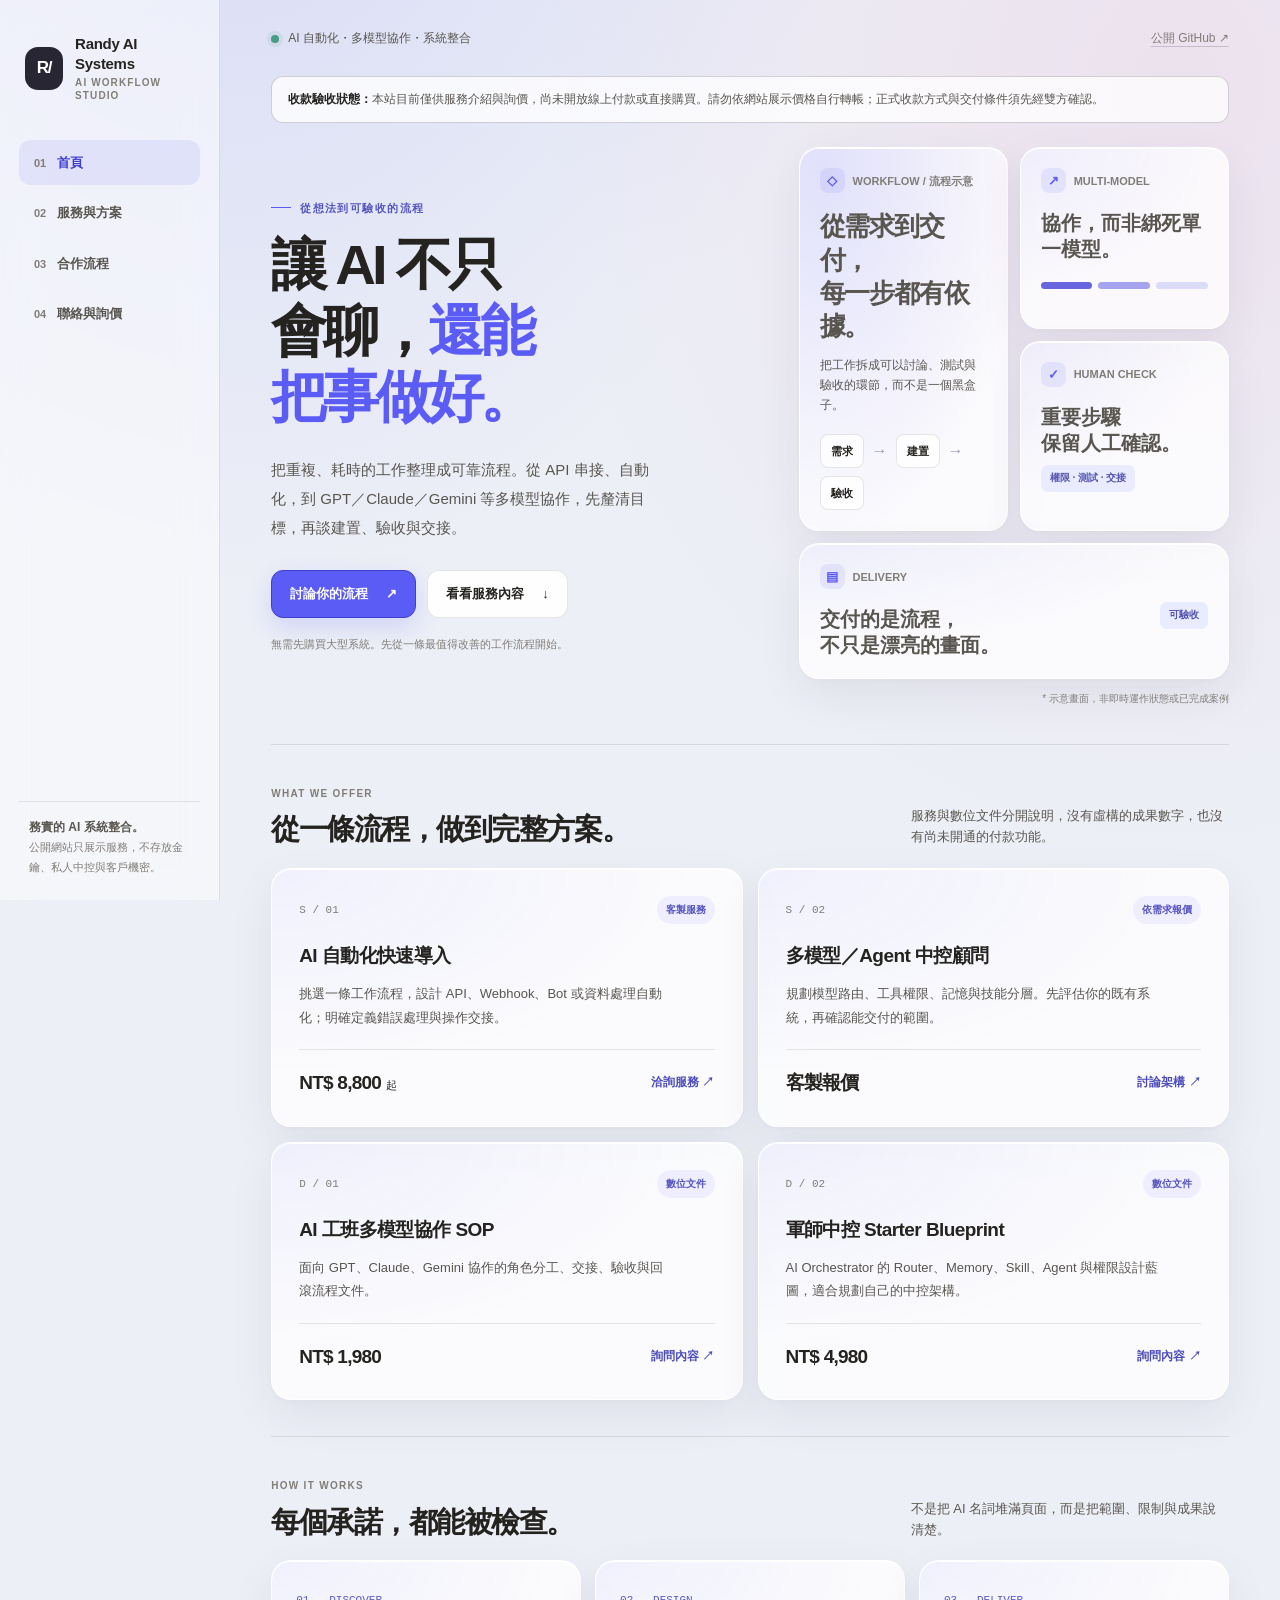
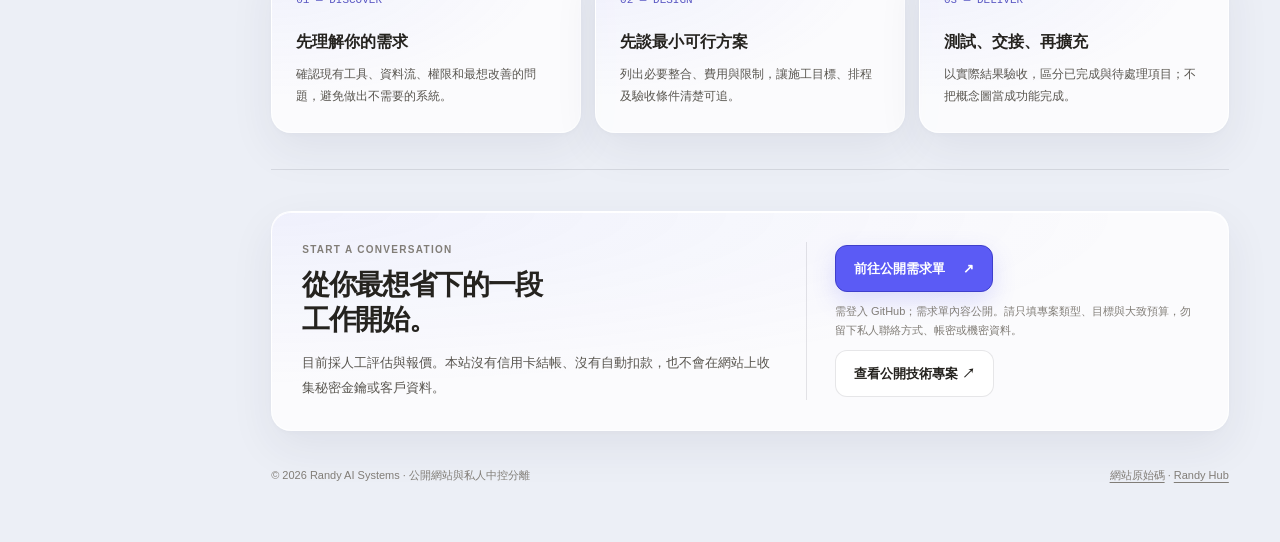
==== commit f5265bab: "Add visible no-checkout disclosure before published prices" ====
--- a/index.html
+++ b/index.html
@@ -43,6 +43,7 @@
       <span class="available">AI 自動化・多模型協作・系統整合</span>
       <a href="https://github.com/nr0225" target="_blank" rel="noopener noreferrer">公開 GitHub ↗</a>
     </div>
+    <p class="launch-notice" role="status"><strong>收款驗收狀態：</strong>本站目前僅供服務介紹與詢價，尚未開放線上付款或直接購買。請勿依網站展示價格自行轉帳；正式收款方式與交付條件須先經雙方確認。</p>
 
     <section class="hero" aria-labelledby="hero-title">
       <div class="hero-text">
--- a/site.css
+++ b/site.css
@@ -98,3 +98,29 @@
 @media(max-width:380px){.board{display:flex;flex-direction:column}.panel.main-card{min-height:205px}.panel.full{width:100%}.board-footnote{text-align:left}}
 @media(prefers-color-scheme:dark){:root{color-scheme:dark;--bg:#12131b;--surface:rgba(255,255,255,.095);--surface-strong:#282936;--ink:#f2efe8;--muted:#ccc8bf;--soft:#a8a39a;--line:rgba(255,255,255,.13);--line-strong:rgba(255,255,255,.21);--accent:#9998ff;--accent-soft:rgba(153,152,255,.14);--shadow:0 12px 30px rgba(0,0,0,.13);--card-inset:inset 0 1px 0 rgba(255,255,255,.09)}.sidebar{background:rgba(255,255,255,.045)}.mark{background:#f2efe8;color:#26231d}.side-nav a:first-child{color:#bdbdff}.mobile-top{background:rgba(18,19,27,.9)}.panel,.service,.steps article,.contact-panel{border:1px solid rgba(255,255,255,.12)}.panel.main-card{background:radial-gradient(100% 100% at 10% 5%,rgba(91,91,245,.2),transparent),var(--surface)}.flow-mini span{background:rgba(255,255,255,.07)}.cta{color:#141422;background:#a4a3ff;border-color:#a4a3ff}.cta:hover{background:#b2b1ff}.cta.secondary{color:var(--ink);background:var(--surface-strong)}.cta.secondary:hover{background:#343646}.panel .tag,.service-pill{background:rgba(155,154,255,.15);color:#c7c5ff}.panel-label .glyph{color:#b1afff}.spectrum span{background:#333341}.spectrum span:first-child{background:#9998ff}.spectrum span:nth-child(2){background:#6563bc}.service-foot a{color:#b8b7ff}.mobile-link{background:#f2efe8;color:#26231d}}
 @media(prefers-reduced-motion:reduce){html{scroll-behavior:auto}*,*:before,*:after{transition:none!important;animation:none!important}}
+
+/* Narrow viewports: prevent Bento content from forcing horizontal scrolling. */
+@media (max-width:760px){
+  .main,.hero,.hero-text,.board,.panel,.service,.contact-panel{min-width:0;max-width:100%}
+  .hero{grid-template-columns:minmax(0,1fr)}
+  .board{grid-template-columns:repeat(2,minmax(0,1fr));width:100%}
+  .board .panel{overflow-wrap:anywhere}
+  .mobile-top{gap:10px}
+  .mobile-top .brand{min-width:0;flex:1}
+  .mobile-top .brand-name{overflow:hidden;white-space:nowrap;text-overflow:ellipsis}
+  .mobile-link{flex:none;white-space:nowrap}
+  .flow-mini{gap:4px}
+  .flow-mini span{padding:5px 7px}
+}
+
+@media(max-width:600px){
+  .board{display:grid;grid-template-columns:minmax(0,1fr);grid-template-rows:auto}
+  .board .panel.main-card{grid-row:auto;min-height:210px}
+  .board .panel.full,.board-footnote{grid-column:1}
+  .panel .large{font-size:22px}
+}
+
+/* Payment readiness is always disclosed before browsing product prices. */
+.launch-notice{margin:0 0 24px;padding:12px 16px;border:1px solid var(--line-strong);border-radius:12px;background:var(--surface);color:var(--muted);font-size:12px;line-height:1.8}
+.launch-notice strong{color:var(--ink)}
+@media(max-width:760px){.launch-notice{padding:12px;font-size:12px}}
